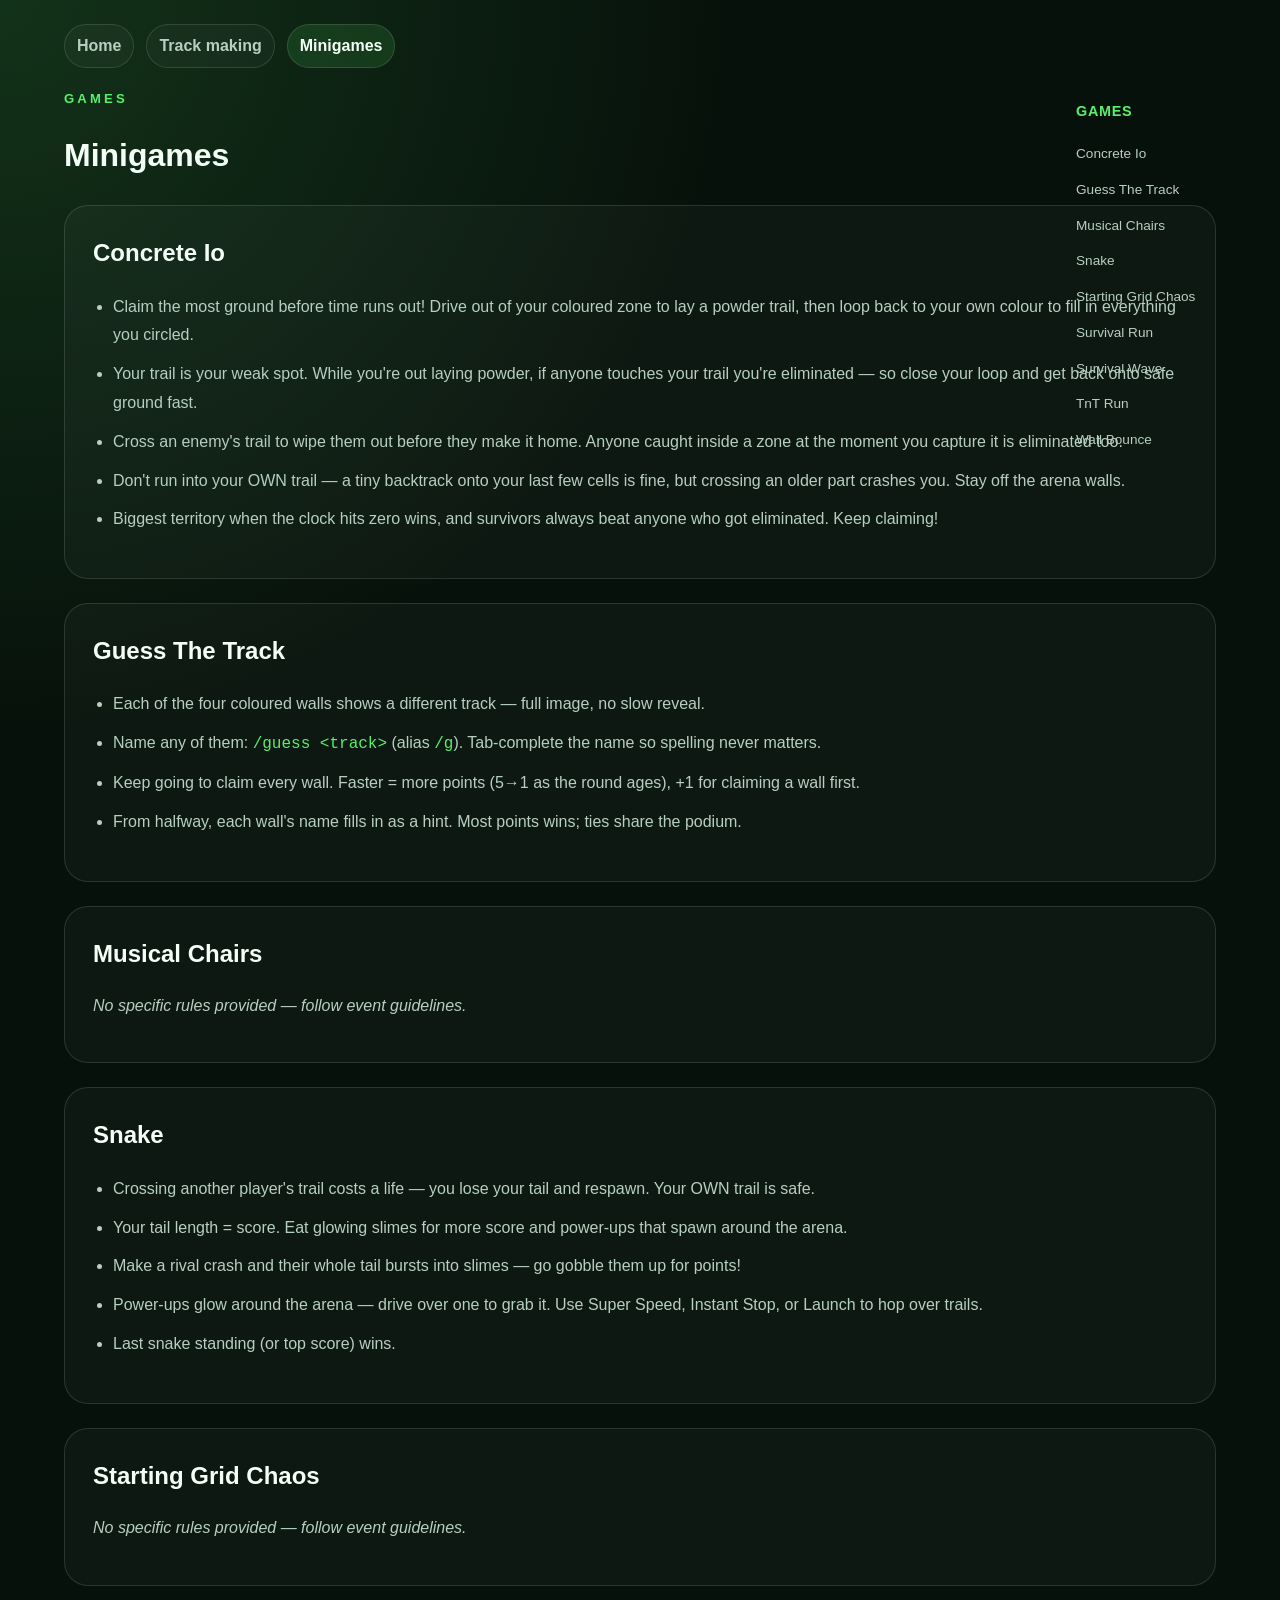
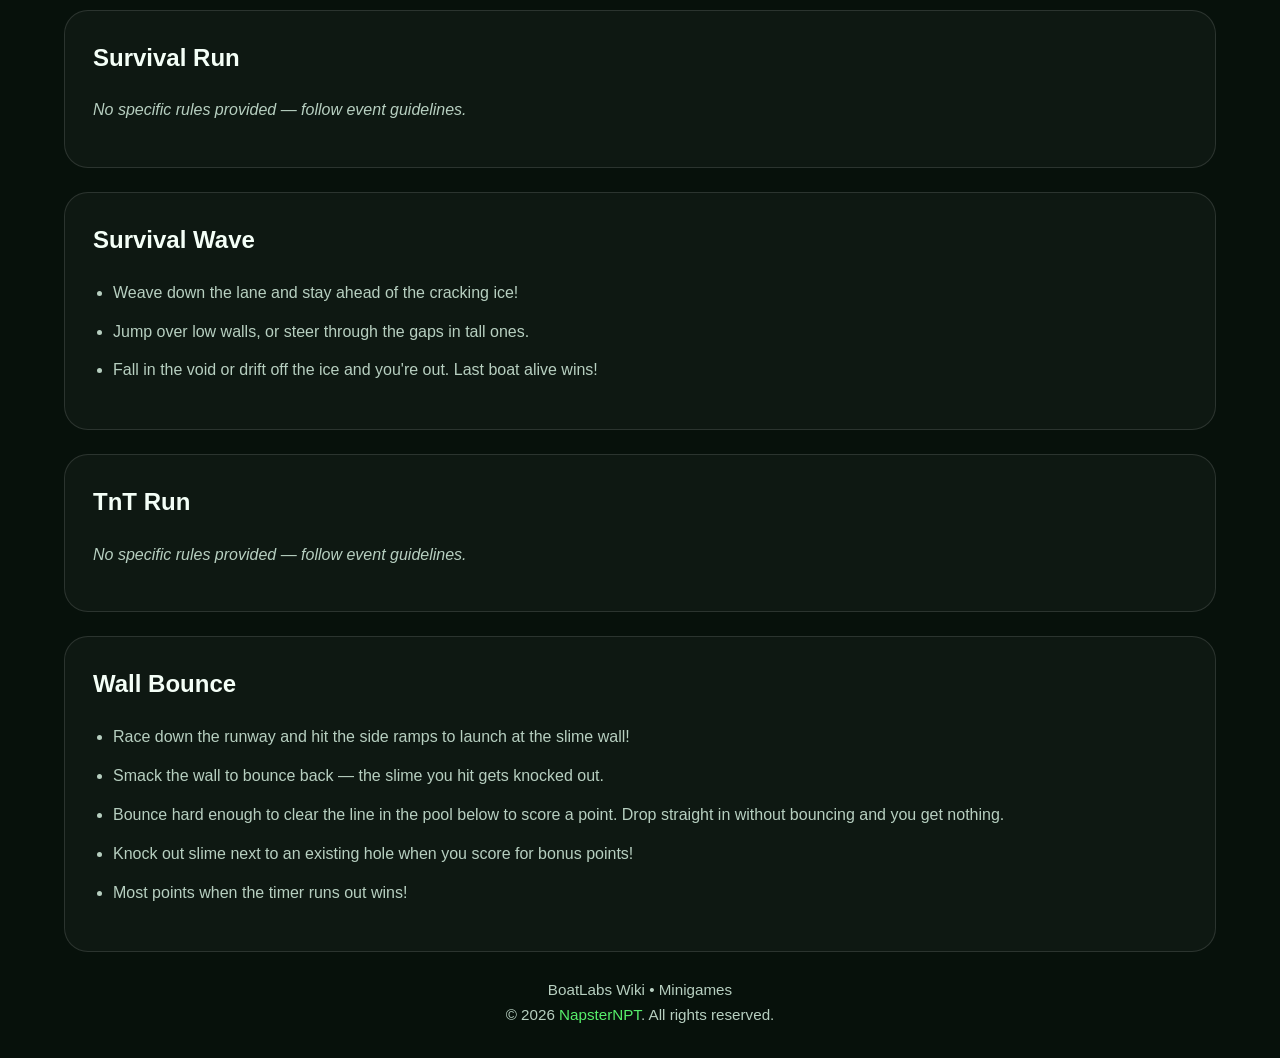
==== minigames.html @ e5155fdd "done the website" ====
<!DOCTYPE html>
<html lang="en">

<head>
    <meta charset="UTF-8" />
    <meta name="viewport" content="width=device-width, initial-scale=1.0" />
    <title>Minigames | BoatLabs Wiki</title>
    <link rel="stylesheet" href="styles.css" />
</head>

<body>
    <div class="site">
        <nav class="top-nav">
            <a href="index.html">Home</a>
            <a href="track-making.html">Track making</a>
            <a class="active" href="minigames.html">Minigames</a>
        </nav>

        <aside class="sidebar-right">
            <h3>Games</h3>
            <ul>
                <li><a href="#concrete-io">Concrete Io</a></li>
                <li><a href="#guess-the-track">Guess The Track</a></li>
                <li><a href="#musical-chairs">Musical Chairs</a></li>
                <li><a href="#snake">Snake</a></li>
                <li><a href="#starting-grid-chaos">Starting Grid Chaos</a></li>
                <li><a href="#survival-run">Survival Run</a></li>
                <li><a href="#survival-wave">Survival Wave</a></li>
                <li><a href="#tnt-run">TnT Run</a></li>
                <li><a href="#wall-bounce">Wall Bounce</a></li>
            </ul>
        </aside>

        <header>
            <div class="section-title">
                <p class="eyebrow">Games</p>
                <h1>Minigames</h1>
            </div>
        </header>

        <main>
            <section class="section">
                <h2 id="concrete-io">Concrete Io</h2>
                <ul class="game-rules">
                    <li>Claim the most ground before time runs out! Drive out of your coloured zone to lay a powder
                        trail, then loop back to your own colour to fill in everything you circled.</li>
                    <li>Your trail is your weak spot. While you're out laying powder, if anyone touches your trail
                        you're eliminated — so close your loop and get back onto safe ground fast.</li>
                    <li>Cross an enemy's trail to wipe them out before they make it home. Anyone caught inside a zone at
                        the moment you capture it is eliminated too.</li>
                    <li>Don't run into your OWN trail — a tiny backtrack onto your last few cells is fine, but crossing
                        an older part crashes you. Stay off the arena walls.</li>
                    <li>Biggest territory when the clock hits zero wins, and survivors always beat anyone who got
                        eliminated. Keep claiming!</li>
                </ul>
            </section>

            <section class="section">
                <h2 id="guess-the-track">Guess The Track</h2>
                <ul class="game-rules">
                    <li>Each of the four coloured walls shows a different track — full image, no slow reveal.</li>
                    <li>Name any of them: <code>/guess &lt;track&gt;</code> (alias <code>/g</code>). Tab-complete the
                        name so spelling never matters.</li>
                    <li>Keep going to claim every wall. Faster = more points (5→1 as the round ages), +1 for claiming a
                        wall first.</li>
                    <li>From halfway, each wall's name fills in as a hint. Most points wins; ties share the podium.</li>
                </ul>
            </section>

            <section class="section">
                <h2 id="musical-chairs">Musical Chairs</h2>
                <p><em>No specific rules provided — follow event guidelines.</em></p>
            </section>

            <section class="section">
                <h2 id="snake">Snake</h2>
                <ul class="game-rules">
                    <li>Crossing another player's trail costs a life — you lose your tail and respawn. Your OWN trail is
                        safe.</li>
                    <li>Your tail length = score. Eat glowing slimes for more score and power-ups that spawn around the
                        arena.</li>
                    <li>Make a rival crash and their whole tail bursts into slimes — go gobble them up for points!</li>
                    <li>Power-ups glow around the arena — drive over one to grab it. Use Super Speed, Instant Stop, or
                        Launch to hop over trails.</li>
                    <li>Last snake standing (or top score) wins.</li>
                </ul>
            </section>

            <section class="section">
                <h2 id="starting-grid-chaos">Starting Grid Chaos</h2>
                <p><em>No specific rules provided — follow event guidelines.</em></p>
            </section>

            <section class="section">
                <h2 id="survival-run">Survival Run</h2>
                <p><em>No specific rules provided — follow event guidelines.</em></p>
            </section>

            <section class="section">
                <h2 id="survival-wave">Survival Wave</h2>
                <ul class="game-rules">
                    <li>Weave down the lane and stay ahead of the cracking ice!</li>
                    <li>Jump over low walls, or steer through the gaps in tall ones.</li>
                    <li>Fall in the void or drift off the ice and you're out. Last boat alive wins!</li>
                </ul>
            </section>

            <section class="section">
                <h2 id="tnt-run">TnT Run</h2>
                <p><em>No specific rules provided — follow event guidelines.</em></p>
            </section>

            <section class="section">
                <h2 id="wall-bounce">Wall Bounce</h2>
                <ul class="game-rules">
                    <li>Race down the runway and hit the side ramps to launch at the slime wall!</li>
                    <li>Smack the wall to bounce back — the slime you hit gets knocked out.</li>
                    <li>Bounce hard enough to clear the line in the pool below to score a point. Drop straight in
                        without bouncing and you get nothing.</li>
                    <li>Knock out slime next to an existing hole when you score for bonus points!</li>
                    <li>Most points when the timer runs out wins!</li>
                </ul>
            </section>
        </main>

        <footer>
            BoatLabs Wiki • Minigames<br>
            © 2026 <a href="https://napsternpt.github.io/">NapsterNPT</a>. All rights reserved.
        </footer>
    </div>
</body>

</html>
---- styles.css ----
:root {
    --bg: #07110b;
    --panel: #0f1d15;
    --panel-2: #14271f;
    --text: #f4fff7;
    --muted: #b7cfc0;
    --accent: #57f06b;
    --border: rgba(255,255,255,0.12);
}

* {
    box-sizing: border-box;
}

html {
    min-height: 100vh;
}

body {
    margin: 0;
    font-family: "Segoe UI", Arial, sans-serif;
    color: var(--text);
    background:
        radial-gradient(circle at top left, rgba(87, 240, 107, 0.15), transparent 25%),
        var(--bg);
    line-height: 1.6;
    min-height: 100vh;
}

.site {
    max-width: 1200px;
    margin: 0 auto;
    padding: 24px;
}

.top-nav {
    display: flex;
    flex-wrap: wrap;
    gap: 12px;
    margin-bottom: 20px;
}

.top-nav a {
    color: var(--muted);
    text-decoration: none;
    font-weight: 600;
    padding: 8px 12px;
    border-radius: 999px;
    border: 1px solid var(--border);
    background: rgba(255,255,255,0.03);
}

.top-nav a:hover,
.top-nav a.active {
    color: var(--text);
    background: rgba(87, 240, 107, 0.12);
}

.page-intro {
    margin-top: 8px;
}

.page-intro p {
    max-width: 720px;
    margin: 0;
}

.hero {
    display: grid;
    grid-template-columns: 1.3fr 0.8fr;
    gap: 24px;
    padding: 36px;
    border-radius: 28px;
    background: linear-gradient(135deg, rgba(20,39,31,0.95), rgba(8,20,14,0.95));
    border: 1px solid var(--border);
    box-shadow: 0 18px 40px rgba(0,0,0,0.25);
}

.eyebrow {
    margin: 0 0 8px;
    color: var(--accent);
    font-size: 0.82rem;
    font-weight: 700;
    letter-spacing: 0.24em;
    text-transform: uppercase;
}

.hero h1 {
    margin: 0 0 12px;
    font-size: clamp(2rem, 4vw, 3.2rem);
    line-height: 1.05;
    text-transform: uppercase;
}

.hero p {
    margin: 0;
    color: var(--muted);
    max-width: 620px;
}

.hero-actions {
    display: flex;
    flex-wrap: wrap;
    gap: 12px;
    margin-top: 20px;
}

.btn {
    display: inline-block;
    padding: 12px 18px;
    border-radius: 999px;
    text-decoration: none;
    font-weight: 700;
    transition: transform 0.2s ease, background 0.2s ease;
}

.btn:hover {
    transform: translateY(-2px);
}

.btn-primary {
    background: var(--accent);
    color: #06210f;
}

.btn-secondary {
    background: transparent;
    color: var(--text);
    border: 1px solid var(--border);
}

.hero-stats {
    display: flex;
    flex-wrap: wrap;
    gap: 14px;
    margin-top: 24px;
}

.stat-box {
    padding: 12px 14px;
    border-radius: 14px;
    background: rgba(255,255,255,0.05);
    min-width: 120px;
}

.stat-box strong {
    display: block;
    color: var(--accent);
    font-size: 1.1rem;
}

.panel-card {
    padding: 20px;
    border-radius: 20px;
    background: linear-gradient(180deg, var(--panel-2), var(--panel));
    border: 1px solid var(--border);
}

.panel-card h2 {
    margin-top: 0;
    margin-bottom: 10px;
    font-size: 1.15rem;
}

.panel-card ul {
    margin: 0;
    padding-left: 18px;
    color: var(--muted);
}

.panel-card a {
    color: var(--accent);
    text-decoration: none;
}

.panel-card a:hover {
    text-decoration: underline;
}

.panel-card li + li {
    margin-top: 8px;
}

.section {
    margin-top: 24px;
    padding: 28px;
    border-radius: 24px;
    background: rgba(255,255,255,0.03);
    border: 1px solid var(--border);
}

.section-title {
    margin-bottom: 18px;
}

.info-grid {
    display: grid;
    grid-template-columns: repeat(2, minmax(0, 1fr));
    gap: 16px;
}

.info-card {
    padding: 18px;
    border-radius: 16px;
    background: linear-gradient(135deg, rgba(87,240,107,0.08), rgba(255,255,255,0.03));
    border: 1px solid var(--border);
}

.info-card h3 {
    margin-top: 0;
    margin-bottom: 8px;
}

.minigames-list {
    display: grid;
    grid-template-columns: repeat(auto-fill, minmax(200px, 1fr));
    gap: 12px;
}

.minigame-item {
    padding: 16px;
    border-radius: 12px;
    background: var(--panel);
    border: 1px solid var(--border);
    color: var(--text);
    font-weight: 600;
}

.game-rules {
    color: var(--muted);
    padding-left: 20px;
    line-height: 1.8;
}

.game-rules li {
    margin-bottom: 10px;
}

.section h3 {
    color: var(--accent);
    margin-bottom: 10px;
}

pre {
    margin: 12px 0;
    padding: 12px 14px;
    background: rgba(255,255,255,0.05);
    border: 1px solid var(--border);
    border-radius: 10px;
    overflow-x: auto;
}

code {
    font-family: Consolas, monospace;
    color: var(--accent);
}

.section h2,
.section h3 {
    margin-top: 0;
}

.section p {
    color: var(--muted);
}

footer {
    text-align: center;
    padding: 26px 10px 8px;
    color: var(--muted);
    font-size: 0.95rem;
}

footer a {
    color: var(--accent);
    text-decoration: none;
}

footer a:hover {
    text-decoration: underline;
}

.sidebar-right {
    position: fixed;
    right: 24px;
    top: 100px;
    width: 180px;
    max-height: calc(100vh - 120px);
    overflow-y: auto;
}

.sidebar-right h3 {
    margin-top: 0;
    margin-bottom: 16px;
    font-size: 0.9rem;
    color: var(--accent);
    text-transform: uppercase;
    letter-spacing: 0.05em;
}

.sidebar-right ul {
    list-style: none;
    margin: 0;
    padding: 0;
}

.sidebar-right ul li {
    margin-bottom: 6px;
}

.sidebar-right ul a {
    color: var(--muted);
    text-decoration: none;
    font-size: 0.85rem;
    display: block;
    padding: 4px 0;
    border-right: 2px solid transparent;
    padding-right: 10px;
    transition: all 0.2s ease;
}

.sidebar-right ul a:hover {
    color: var(--text);
    border-right-color: var(--accent);
}

@media (max-width: 900px) {
    .hero {
        grid-template-columns: 1fr;
    }

    .info-grid {
        grid-template-columns: 1fr;
    }

    .sidebar-right {
        display: none;
    }
}
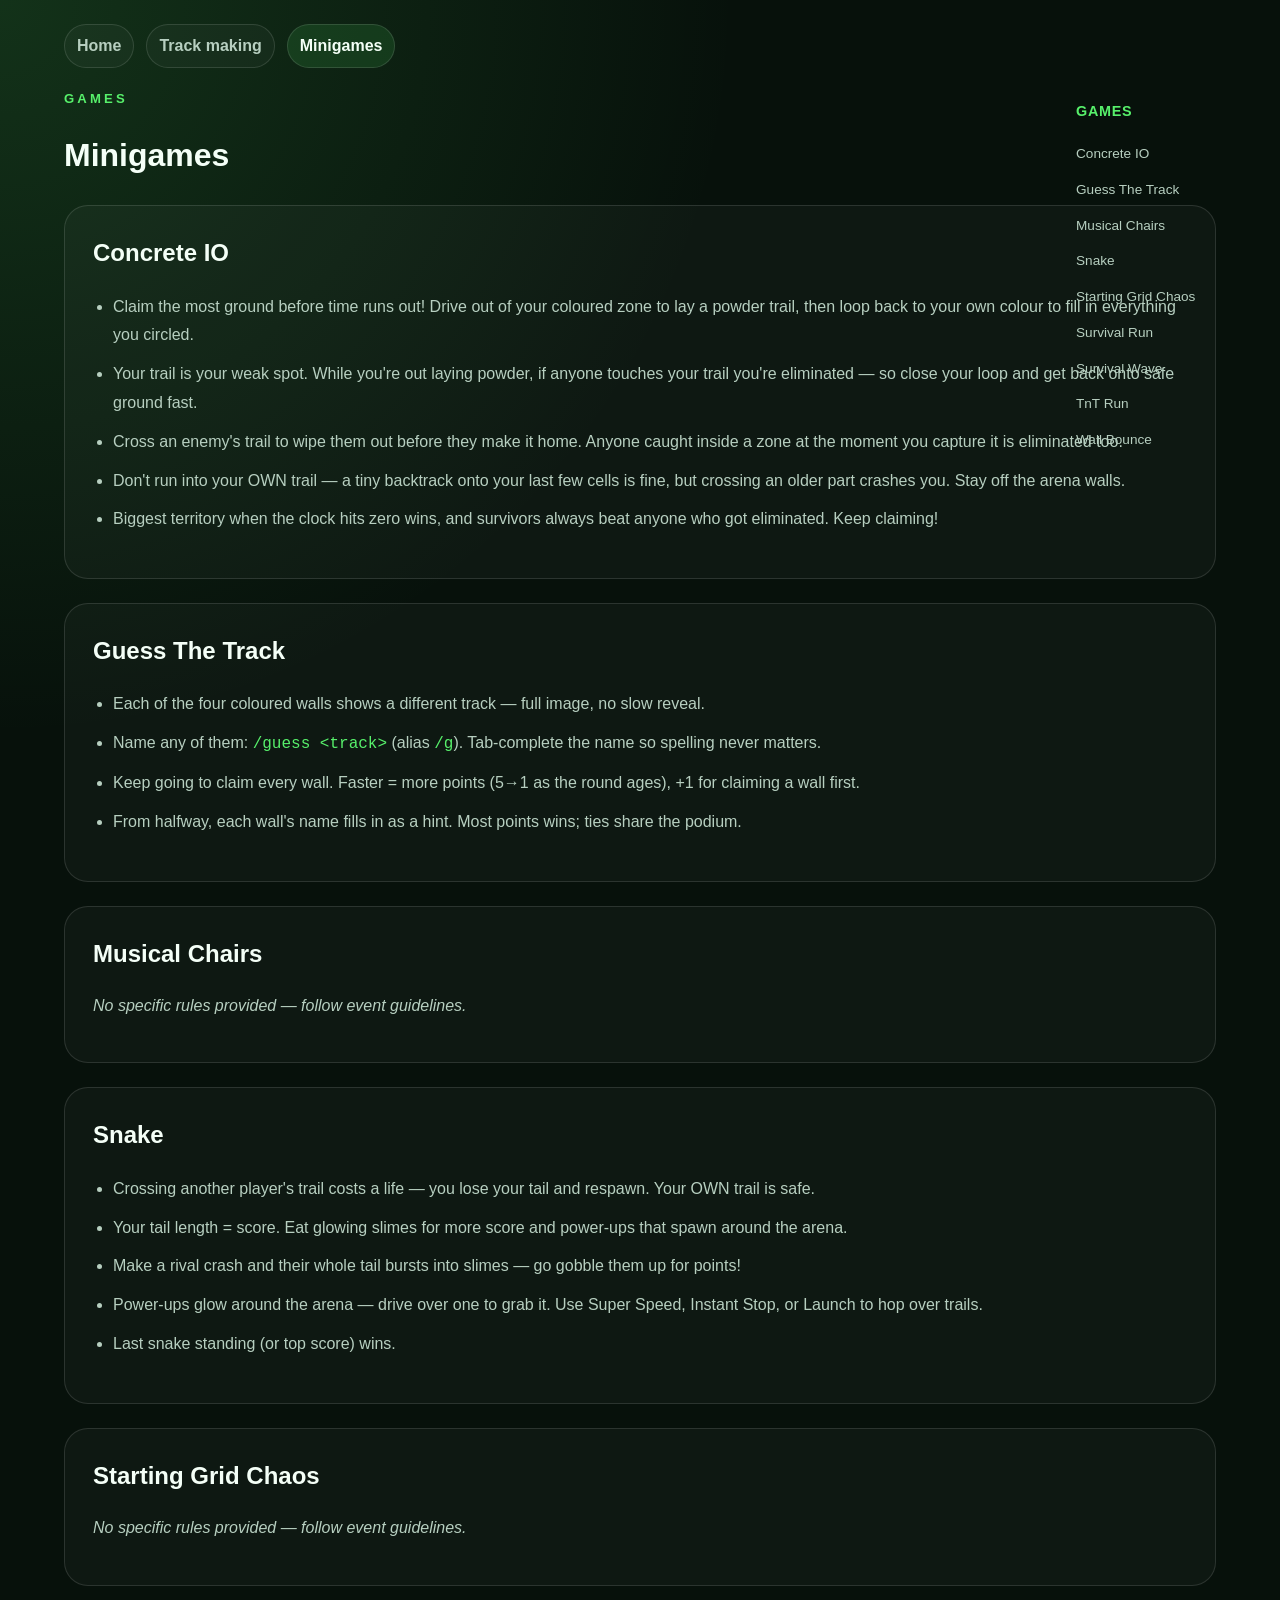
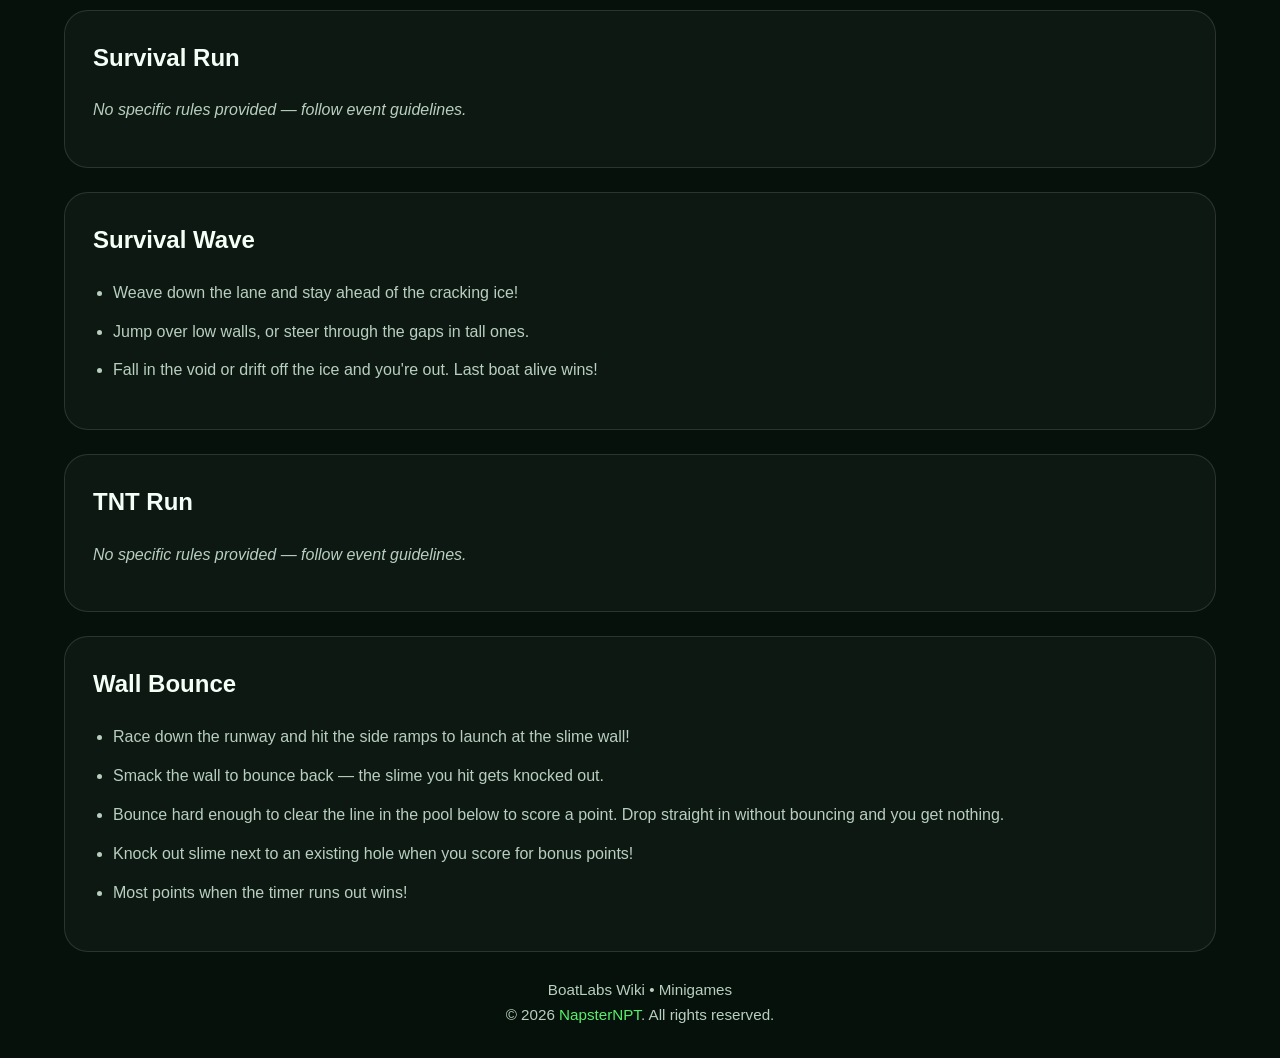
==== commit 0081ea51: "fixed typos" ====
--- a/minigames.html
+++ b/minigames.html
@@ -19,7 +19,7 @@
         <aside class="sidebar-right">
             <h3>Games</h3>
             <ul>
-                <li><a href="#concrete-io">Concrete Io</a></li>
+                <li><a href="#concrete-io">Concrete IO</a></li>
                 <li><a href="#guess-the-track">Guess The Track</a></li>
                 <li><a href="#musical-chairs">Musical Chairs</a></li>
                 <li><a href="#snake">Snake</a></li>
@@ -40,7 +40,7 @@
 
         <main>
             <section class="section">
-                <h2 id="concrete-io">Concrete Io</h2>
+                <h2 id="concrete-io">Concrete IO</h2>
                 <ul class="game-rules">
                     <li>Claim the most ground before time runs out! Drive out of your coloured zone to lay a powder
                         trail, then loop back to your own colour to fill in everything you circled.</li>
@@ -106,7 +106,7 @@
             </section>
 
             <section class="section">
-                <h2 id="tnt-run">TnT Run</h2>
+                <h2 id="tnt-run">TNT Run</h2>
                 <p><em>No specific rules provided — follow event guidelines.</em></p>
             </section>
 
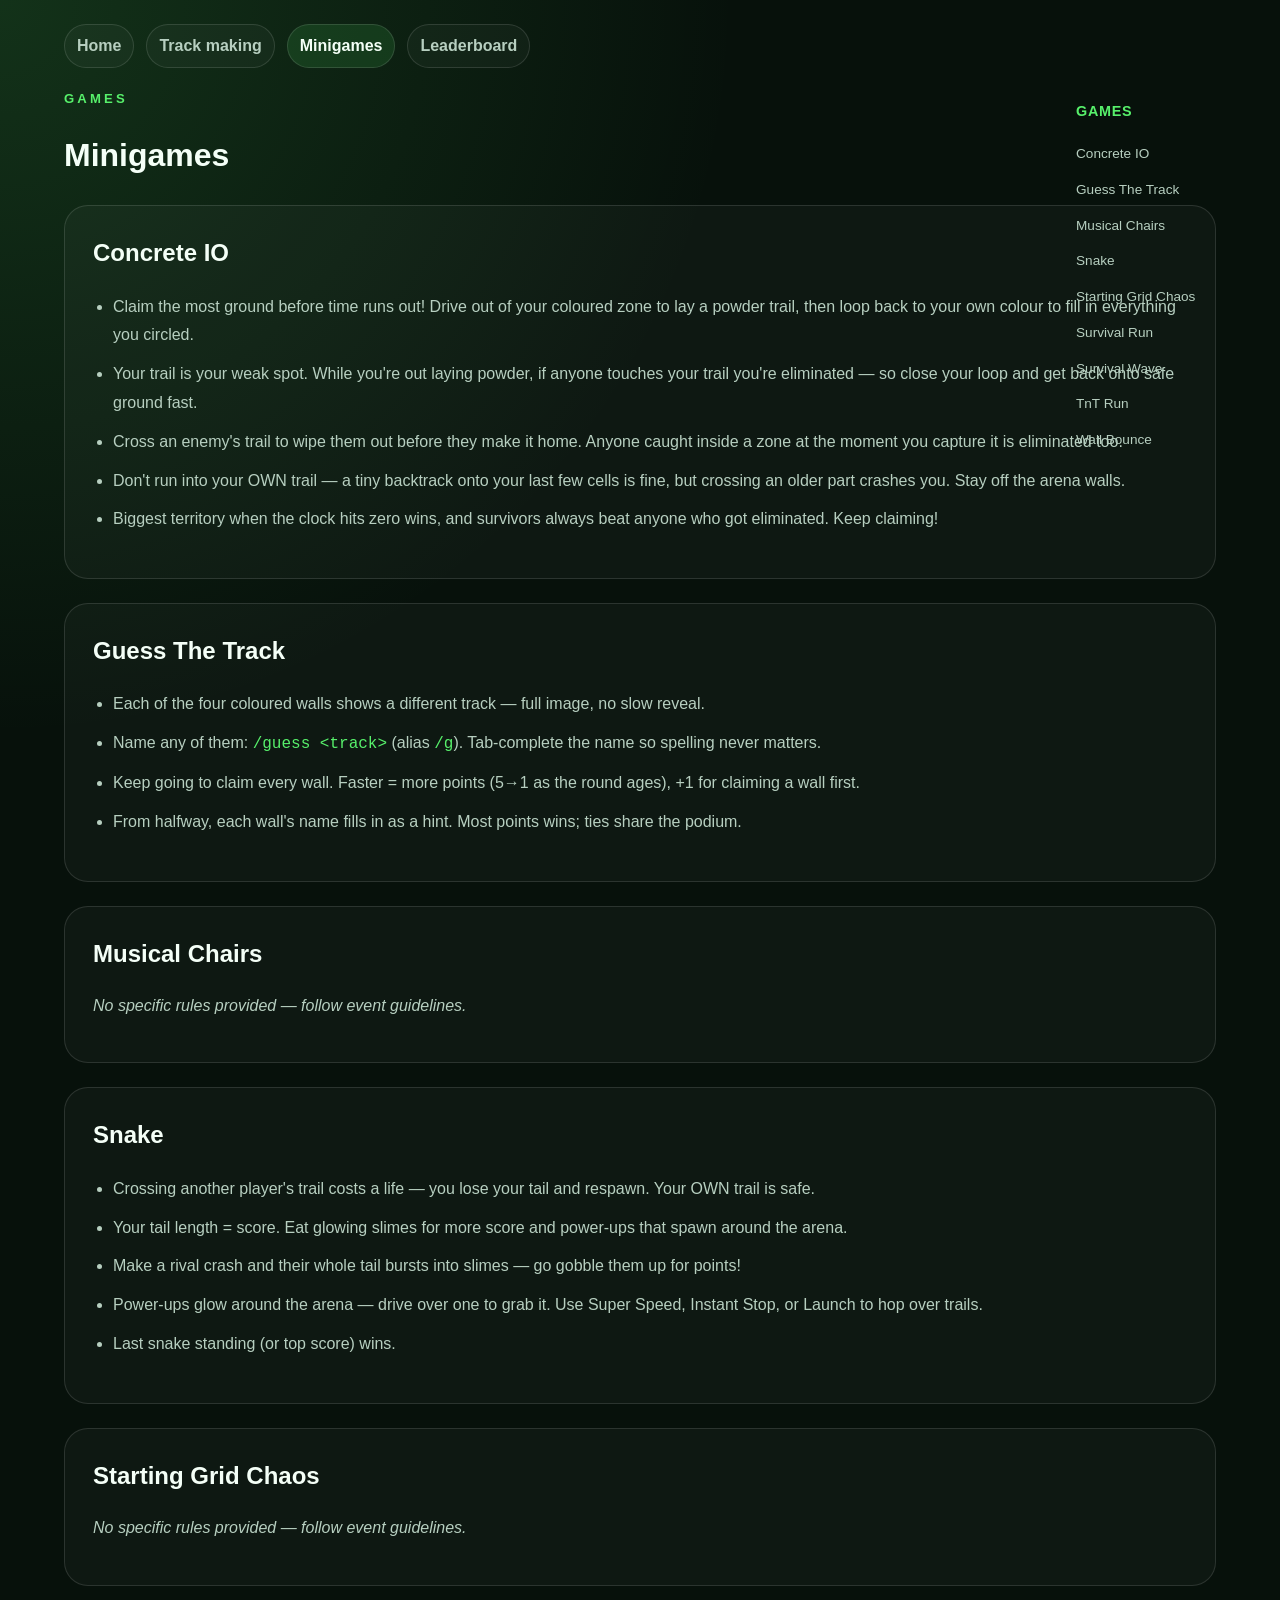
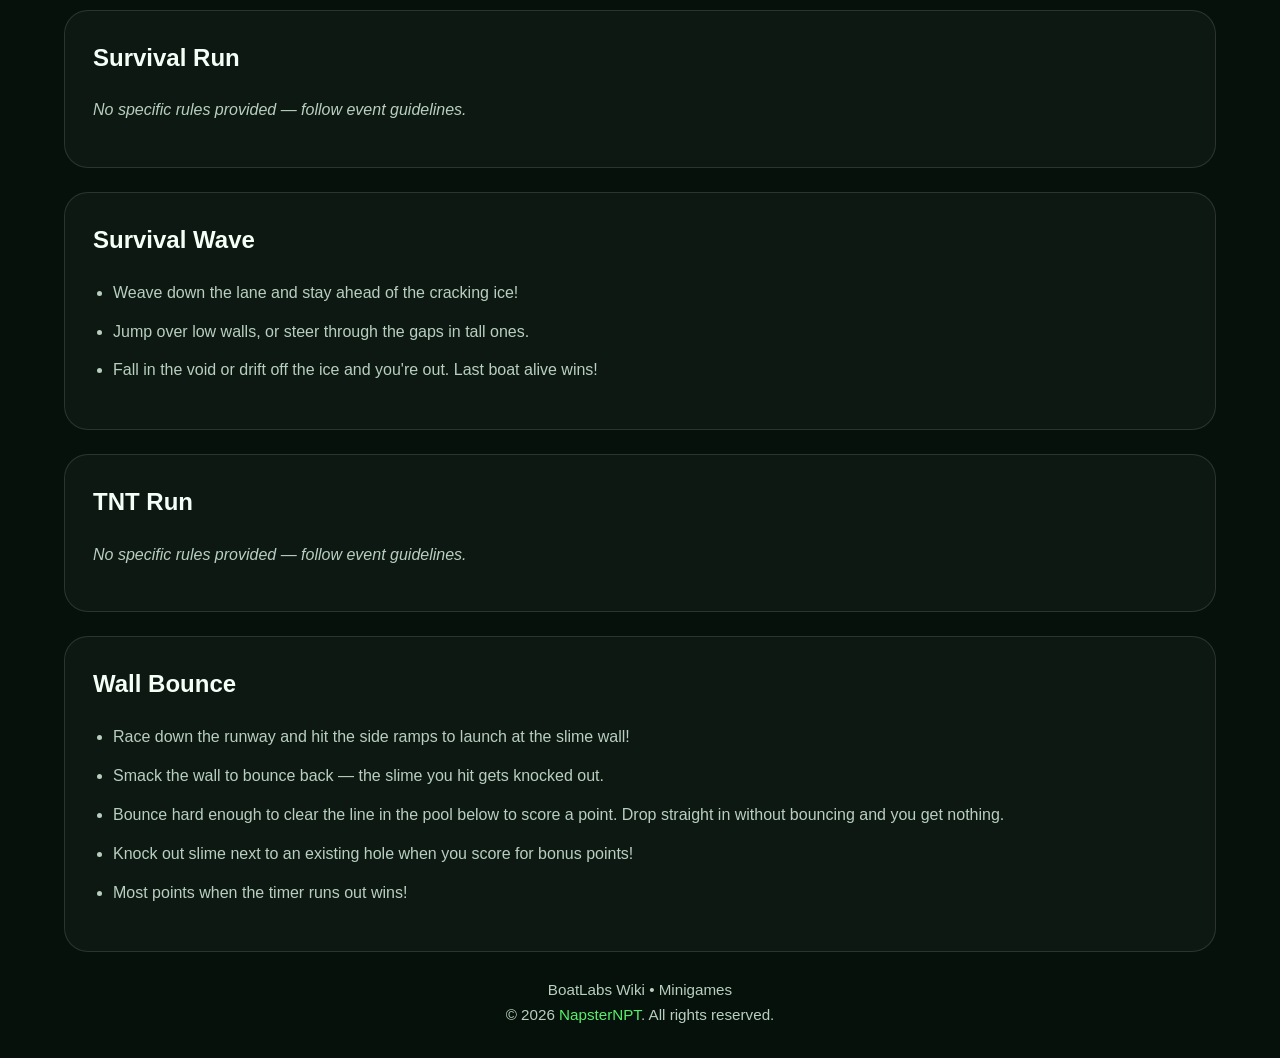
==== commit b880d8bb: "leatherboard!!!" ====
--- a/minigames.html
+++ b/minigames.html
@@ -5,6 +5,7 @@
     <meta charset="UTF-8" />
     <meta name="viewport" content="width=device-width, initial-scale=1.0" />
     <title>Minigames | BoatLabs Wiki</title>
+    <link rel="icon" href="icon.ico" type="image/x-icon" />
     <link rel="stylesheet" href="styles.css" />
 </head>
 
@@ -14,6 +15,7 @@
             <a href="index.html">Home</a>
             <a href="track-making.html">Track making</a>
             <a class="active" href="minigames.html">Minigames</a>
+            <a href="leaderboard.html">Leaderboard</a>
         </nav>
 
         <aside class="sidebar-right">
--- a/styles.css
+++ b/styles.css
@@ -324,6 +324,115 @@
     border-right-color: var(--accent);
 }
 
+.leaderboard-controls {
+    display: flex;
+    flex-wrap: wrap;
+    align-items: center;
+    gap: 16px;
+    margin-bottom: 20px;
+}
+
+.tabs {
+    display: flex;
+    gap: 6px;
+    background: rgba(255,255,255,0.04);
+    padding: 4px;
+    border-radius: 999px;
+    border: 1px solid var(--border);
+}
+
+.tab {
+    padding: 8px 18px;
+    border: none;
+    border-radius: 999px;
+    background: transparent;
+    color: var(--muted);
+    font-weight: 600;
+    font-size: 0.9rem;
+    cursor: pointer;
+    transition: background 0.2s, color 0.2s;
+}
+
+.tab:hover {
+    color: var(--text);
+    background: rgba(255,255,255,0.06);
+}
+
+.tab.active {
+    background: var(--accent);
+    color: #06210f;
+}
+
+.filter-bar {
+    display: flex;
+    align-items: center;
+    gap: 8px;
+    color: var(--muted);
+    font-size: 0.9rem;
+}
+
+.filter-bar select {
+    padding: 6px 12px;
+    border-radius: 8px;
+    border: 1px solid var(--border);
+    background: var(--panel);
+    color: var(--text);
+    font-size: 0.9rem;
+    cursor: pointer;
+}
+
+.search-bar {
+    margin-bottom: 16px;
+}
+
+.search-bar input {
+    width: 100%;
+    padding: 10px 14px;
+    border-radius: 10px;
+    border: 1px solid var(--border);
+    background: var(--panel);
+    color: var(--text);
+    font-size: 0.95rem;
+    outline: none;
+    transition: border-color 0.2s;
+}
+
+.search-bar input::placeholder {
+    color: var(--muted);
+}
+
+.search-bar input:focus {
+    border-color: var(--accent);
+}
+
+.standings-table {
+    width: 100%;
+    border-collapse: collapse;
+}
+
+.standings-table th,
+.standings-table td {
+    text-align: left;
+    padding: 10px 14px;
+    border-bottom: 1px solid var(--border);
+}
+
+.standings-table th {
+    color: var(--accent);
+    font-size: 0.85rem;
+    text-transform: uppercase;
+    letter-spacing: 0.08em;
+}
+
+.standings-table td:first-child {
+    color: var(--muted);
+    width: 60px;
+}
+
+.standings-table tbody tr:hover {
+    background: rgba(255,255,255,0.03);
+}
+
 @media (max-width: 900px) {
     .hero {
         grid-template-columns: 1fr;
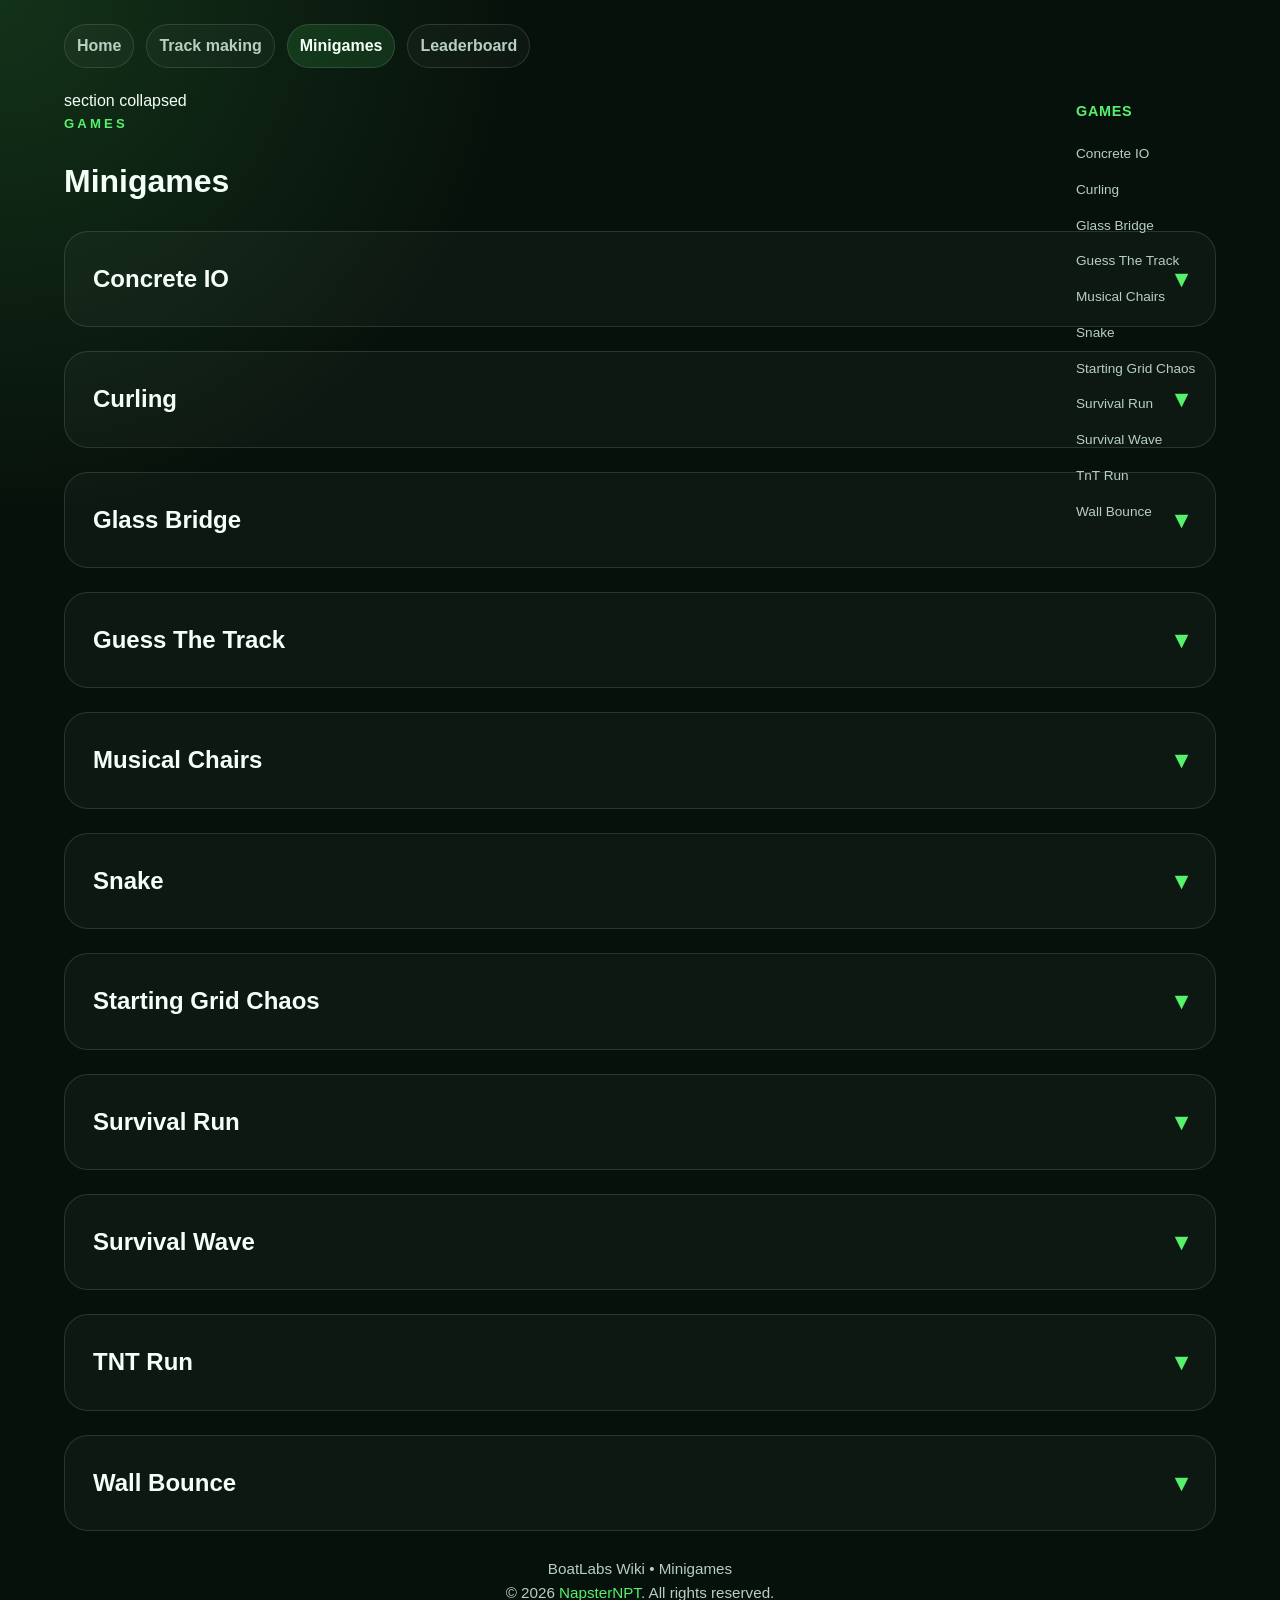
==== commit c9e8ddeb: "added new minigames, and stuff to the track making page" ====
--- a/minigames.html
+++ b/minigames.html
@@ -22,6 +22,8 @@
             <h3>Games</h3>
             <ul>
                 <li><a href="#concrete-io">Concrete IO</a></li>
+                <li><a href="#curling">Curling</a></li>
+                <li><a href="#glass-bridge">Glass Bridge</a></li>
                 <li><a href="#guess-the-track">Guess The Track</a></li>
                 <li><a href="#musical-chairs">Musical Chairs</a></li>
                 <li><a href="#snake">Snake</a></li>
@@ -33,7 +35,7 @@
             </ul>
         </aside>
 
-        <header>
+        <header>section collapsed
             <div class="section-title">
                 <p class="eyebrow">Games</p>
                 <h1>Minigames</h1>
@@ -58,6 +60,37 @@
             </section>
 
             <section class="section">
+                <h2 id="curling">Curling</h2>
+                <ul class="game-rules">
+                    <li>Spawn on the ice ring and keep moving — fall off and you're out!</li>
+                    <li>The gap to the target fills with blue ice. Drive across it toward the bullseye.</li>
+                    <li>When the ice turns solid you lose steering — you can only glide! Aim before it freezes.</li>
+                    <li>The platform breaks away from the outside in. Only players on the target survive.</li>
+                    <li>Last boat standing wins. The ring grows every round!</li>
+                </ul>
+            </section>
+
+            <section class="section">
+                <h2 id="glass-bridge">Glass Bridge</h2>
+                <ul class="game-rules">
+                    <li>Hop your boat across the bridge — one panel of each pair is safe, the other SHATTERS and drops
+                        you into the void.</li>
+                    <li>Press SPACE to jump the 4-block gaps. Keep your speed up so you carry across.</li>
+                    <li>You can only jump off the YELLOW concrete strips — you can't jump while on ice, so time your
+                        leap
+                        from the concrete edge.</li>
+                    <li>Broken panels stay broken for everyone — watch who falls, then follow the safe path they reveal.
+                    </li>
+                    <li>Fall off and you respawn back at the start (the clock keeps ticking) — no eliminations, just
+                        lost
+                        time.</li>
+                    <li>First to cross wins; once they do, everyone else has a few seconds to make it before the round
+                        ends.</li>
+                    <li>Inventor and builder: Tiptuppizza</li>
+                </ul>
+            </section>
+
+            <section class="section">
                 <h2 id="guess-the-track">Guess The Track</h2>
                 <ul class="game-rules">
                     <li>Each of the four coloured walls shows a different track — full image, no slow reveal.</li>
@@ -116,10 +149,12 @@
                 <h2 id="wall-bounce">Wall Bounce</h2>
                 <ul class="game-rules">
                     <li>Race down the runway and hit the side ramps to launch at the slime wall!</li>
-                    <li>Smack the wall to bounce back — the slime you hit gets knocked out.</li>
-                    <li>Bounce hard enough to clear the line in the pool below to score a point. Drop straight in
+                    <li>Smack the wall to bounce back — every slime your boat covers gets knocked out.</li>
+                    <li>You only bank points if you bounce back over the line in the pool below. Drop straight in
                         without bouncing and you get nothing.</li>
-                    <li>Knock out slime next to an existing hole when you score for bonus points!</li>
+                    <li>Each slime is worth more the more holes already around it — from 1 point up to 8 for one ringed
+                        by holes. Chip the edges of old holes for big scores!</li>
+                    <li>Bounce hard enough to land back on the platform for a bonus point.</li>
                     <li>Most points when the timer runs out wins!</li>
                 </ul>
             </section>
@@ -130,6 +165,37 @@
             © 2026 <a href="https://napsternpt.github.io/">NapsterNPT</a>. All rights reserved.
         </footer>
     </div>
+
+    <script>
+        document.querySelectorAll('section.section').forEach((section) => {
+            const title = section.querySelector('h2');
+            if (!title) return;
+
+            const inner = document.createElement('div');
+            inner.className = 'section-content-inner';
+            while (title.nextElementSibling) {
+                inner.appendChild(title.nextElementSibling);
+            }
+            const wrap = document.createElement('div');
+            wrap.className = 'section-content';
+            wrap.appendChild(inner);
+            section.appendChild(wrap);
+
+            section.classList.add('collapsed');
+            title.addEventListener('click', () => section.classList.toggle('collapsed'));
+        });
+
+        const expandFromHash = () => {
+            const id = window.location.hash.slice(1);
+            if (!id) return;
+            const title = document.getElementById(id);
+            if (title && title.tagName === 'H2') {
+                title.closest('section.section').classList.remove('collapsed');
+            }
+        };
+        window.addEventListener('hashchange', expandFromHash);
+        expandFromHash();
+    </script>
 </body>
 
 </html>
--- a/styles.css
+++ b/styles.css
@@ -1,7 +1,6 @@
 :root {
     --bg: #07110b;
     --panel: #0f1d15;
-    --panel-2: #14271f;
     --text: #f4fff7;
     --muted: #b7cfc0;
     --accent: #57f06b;
@@ -58,11 +57,6 @@
 
 .page-intro {
     margin-top: 8px;
-}
-
-.page-intro p {
-    max-width: 720px;
-    margin: 0;
 }
 
 .hero {
@@ -129,58 +123,6 @@
     border: 1px solid var(--border);
 }
 
-.hero-stats {
-    display: flex;
-    flex-wrap: wrap;
-    gap: 14px;
-    margin-top: 24px;
-}
-
-.stat-box {
-    padding: 12px 14px;
-    border-radius: 14px;
-    background: rgba(255,255,255,0.05);
-    min-width: 120px;
-}
-
-.stat-box strong {
-    display: block;
-    color: var(--accent);
-    font-size: 1.1rem;
-}
-
-.panel-card {
-    padding: 20px;
-    border-radius: 20px;
-    background: linear-gradient(180deg, var(--panel-2), var(--panel));
-    border: 1px solid var(--border);
-}
-
-.panel-card h2 {
-    margin-top: 0;
-    margin-bottom: 10px;
-    font-size: 1.15rem;
-}
-
-.panel-card ul {
-    margin: 0;
-    padding-left: 18px;
-    color: var(--muted);
-}
-
-.panel-card a {
-    color: var(--accent);
-    text-decoration: none;
-}
-
-.panel-card a:hover {
-    text-decoration: underline;
-}
-
-.panel-card li + li {
-    margin-top: 8px;
-}
-
 .section {
     margin-top: 24px;
     padding: 28px;
@@ -193,39 +135,6 @@
     margin-bottom: 18px;
 }
 
-.info-grid {
-    display: grid;
-    grid-template-columns: repeat(2, minmax(0, 1fr));
-    gap: 16px;
-}
-
-.info-card {
-    padding: 18px;
-    border-radius: 16px;
-    background: linear-gradient(135deg, rgba(87,240,107,0.08), rgba(255,255,255,0.03));
-    border: 1px solid var(--border);
-}
-
-.info-card h3 {
-    margin-top: 0;
-    margin-bottom: 8px;
-}
-
-.minigames-list {
-    display: grid;
-    grid-template-columns: repeat(auto-fill, minmax(200px, 1fr));
-    gap: 12px;
-}
-
-.minigame-item {
-    padding: 16px;
-    border-radius: 12px;
-    background: var(--panel);
-    border: 1px solid var(--border);
-    color: var(--text);
-    font-weight: 600;
-}
-
 .game-rules {
     color: var(--muted);
     padding-left: 20px;
@@ -239,6 +148,44 @@
 .section h3 {
     color: var(--accent);
     margin-bottom: 10px;
+}
+
+.section h2 {
+    cursor: pointer;
+    user-select: none;
+    display: flex;
+    align-items: center;
+    justify-content: space-between;
+    gap: 12px;
+    margin-bottom: 0;
+}
+
+.section h2::after {
+    content: "\25BE";
+    color: var(--accent);
+    font-weight: 600;
+    flex-shrink: 0;
+    display: inline-block;
+    transition: transform 0.35s ease;
+}
+
+.section:not(.collapsed) h2::after {
+    transform: rotate(180deg);
+}
+
+.section-content {
+    display: grid;
+    grid-template-rows: 1fr;
+    transition: grid-template-rows 0.35s ease;
+}
+
+.section-content-inner {
+    overflow: hidden;
+    min-height: 0;
+}
+
+.section.collapsed .section-content {
+    grid-template-rows: 0fr;
 }
 
 pre {
@@ -262,6 +209,15 @@
 
 .section p {
     color: var(--muted);
+}
+
+.section a {
+    color: var(--accent);
+    text-decoration: none;
+}
+
+.section a:hover {
+    text-decoration: underline;
 }
 
 footer {
@@ -363,24 +319,6 @@
     color: #06210f;
 }
 
-.filter-bar {
-    display: flex;
-    align-items: center;
-    gap: 8px;
-    color: var(--muted);
-    font-size: 0.9rem;
-}
-
-.filter-bar select {
-    padding: 6px 12px;
-    border-radius: 8px;
-    border: 1px solid var(--border);
-    background: var(--panel);
-    color: var(--text);
-    font-size: 0.9rem;
-    cursor: pointer;
-}
-
 .search-bar {
     margin-bottom: 16px;
 }
@@ -438,10 +376,6 @@
         grid-template-columns: 1fr;
     }
 
-    .info-grid {
-        grid-template-columns: 1fr;
-    }
-
     .sidebar-right {
         display: none;
     }
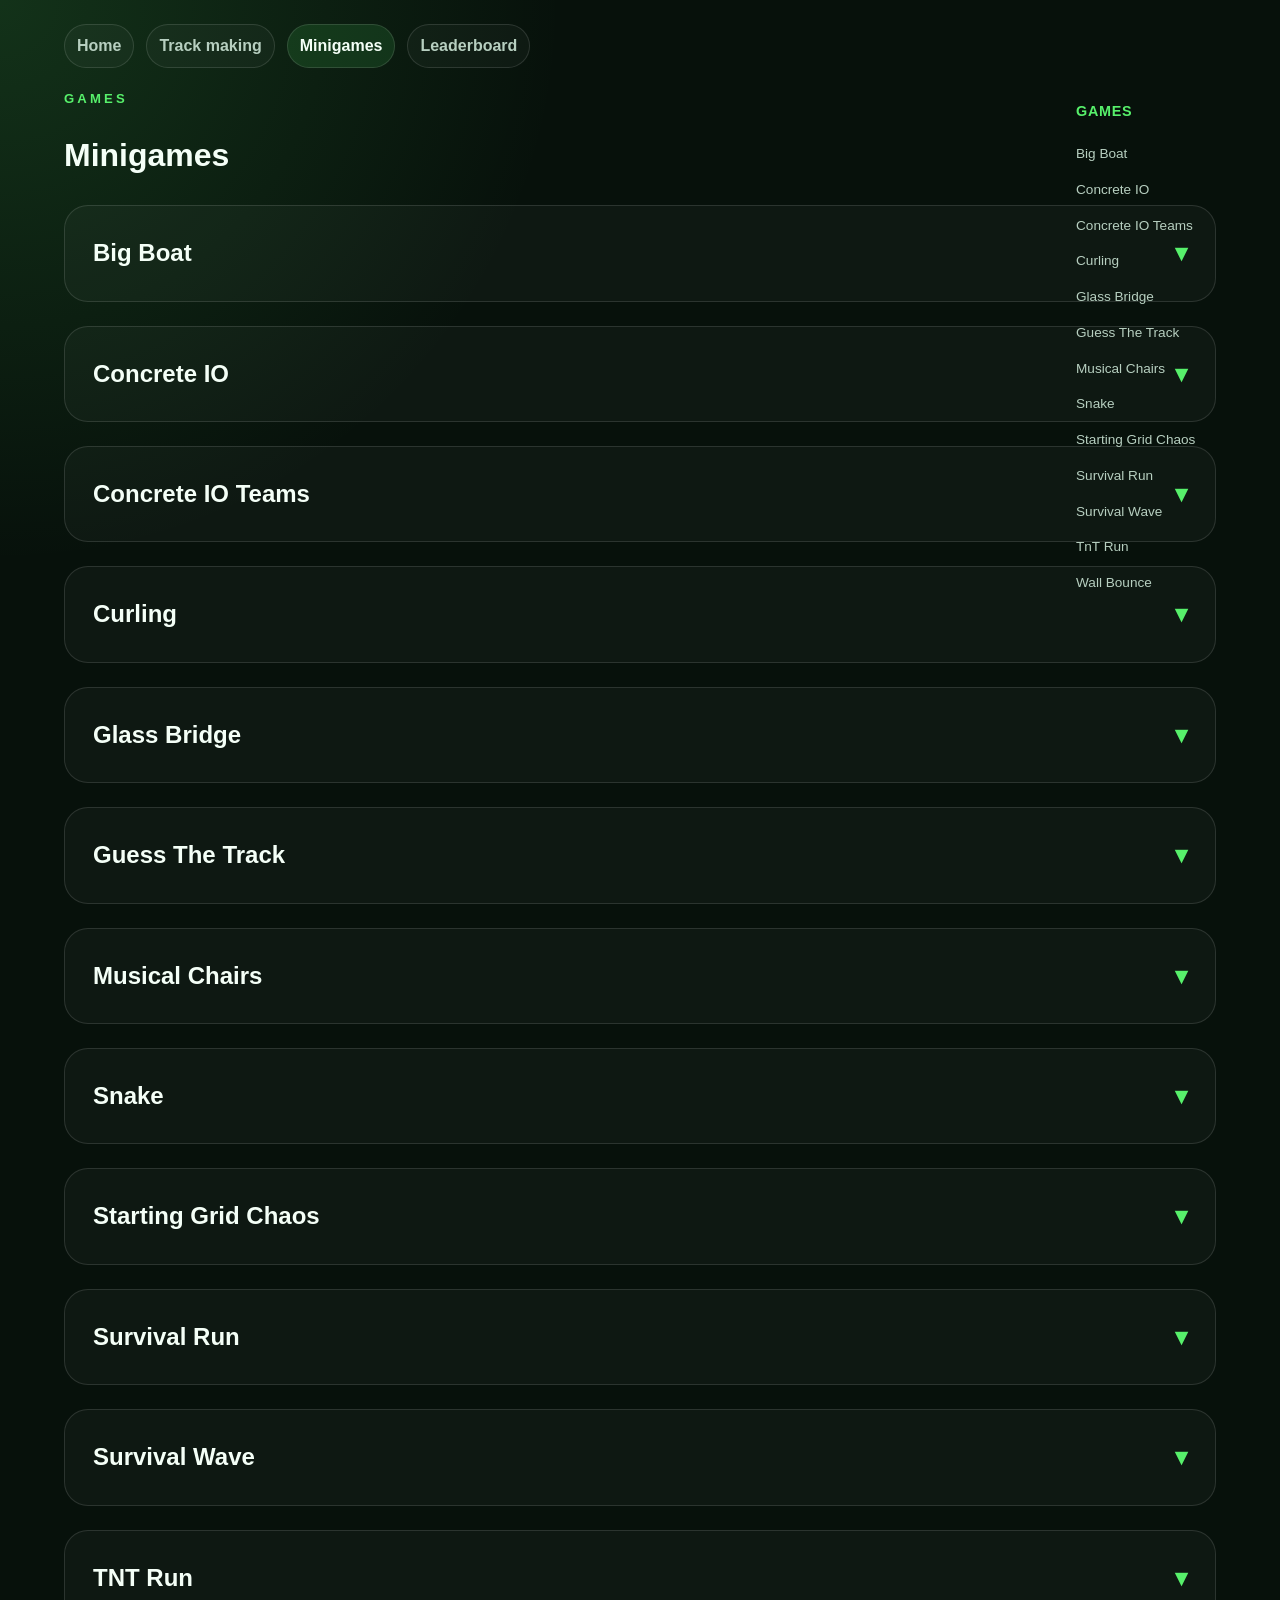
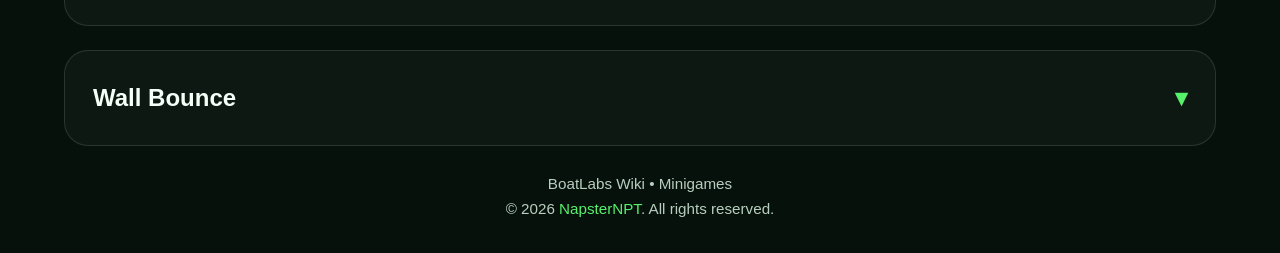
==== commit b7dd5436: "fixed stuff + OBU descriptions" ====
--- a/minigames.html
+++ b/minigames.html
@@ -9,7 +9,7 @@
     <link rel="stylesheet" href="styles.css" />
 </head>
 
-<body>
+<body class="collapsible">
     <div class="site">
         <nav class="top-nav">
             <a href="index.html">Home</a>
@@ -21,7 +21,9 @@
         <aside class="sidebar-right">
             <h3>Games</h3>
             <ul>
+                <li><a href="#big-boat">Big Boat</a></li>
                 <li><a href="#concrete-io">Concrete IO</a></li>
+                <li><a href="#concrete-io-teams">Concrete IO Teams</a></li>
                 <li><a href="#curling">Curling</a></li>
                 <li><a href="#glass-bridge">Glass Bridge</a></li>
                 <li><a href="#guess-the-track">Guess The Track</a></li>
@@ -35,7 +37,7 @@
             </ul>
         </aside>
 
-        <header>section collapsed
+        <header>
             <div class="section-title">
                 <p class="eyebrow">Games</p>
                 <h1>Minigames</h1>
@@ -43,6 +45,11 @@
         </header>
 
         <main>
+            <section class="section">
+                <h2 id="big-boat">Big Boat</h2>
+                <p><em>No specific rules provided.</em></p>
+            </section>
+
             <section class="section">
                 <h2 id="concrete-io">Concrete IO</h2>
                 <ul class="game-rules">
@@ -57,6 +64,11 @@
                     <li>Biggest territory when the clock hits zero wins, and survivors always beat anyone who got
                         eliminated. Keep claiming!</li>
                 </ul>
+            </section>
+
+            <section class="section">
+                <h2 id="concrete-io-teams">Concrete IO Teams</h2>
+                <p><em>No specific rules provided.</em></p>
             </section>
 
             <section class="section">
@@ -104,7 +116,7 @@
 
             <section class="section">
                 <h2 id="musical-chairs">Musical Chairs</h2>
-                <p><em>No specific rules provided — follow event guidelines.</em></p>
+                <p><em>No specific rules provided.</em></p>
             </section>
 
             <section class="section">
@@ -123,12 +135,12 @@
 
             <section class="section">
                 <h2 id="starting-grid-chaos">Starting Grid Chaos</h2>
-                <p><em>No specific rules provided — follow event guidelines.</em></p>
+                <p><em>No specific rules provided.</em></p>
             </section>
 
             <section class="section">
                 <h2 id="survival-run">Survival Run</h2>
-                <p><em>No specific rules provided — follow event guidelines.</em></p>
+                <p><em>No specific rules provided.</em></p>
             </section>
 
             <section class="section">
@@ -142,7 +154,7 @@
 
             <section class="section">
                 <h2 id="tnt-run">TNT Run</h2>
-                <p><em>No specific rules provided — follow event guidelines.</em></p>
+                <p><em>No specific rules provided.</em></p>
             </section>
 
             <section class="section">
--- a/styles.css
+++ b/styles.css
@@ -86,12 +86,6 @@
     text-transform: uppercase;
 }
 
-.hero p {
-    margin: 0;
-    color: var(--muted);
-    max-width: 620px;
-}
-
 .hero-actions {
     display: flex;
     flex-wrap: wrap;
@@ -103,6 +97,8 @@
     display: inline-block;
     padding: 12px 18px;
     border-radius: 999px;
+    border: none;
+    outline: none;
     text-decoration: none;
     font-weight: 700;
     transition: transform 0.2s ease, background 0.2s ease;
@@ -150,7 +146,7 @@
     margin-bottom: 10px;
 }
 
-.section h2 {
+.collapsible .section h2 {
     cursor: pointer;
     user-select: none;
     display: flex;
@@ -160,7 +156,7 @@
     margin-bottom: 0;
 }
 
-.section h2::after {
+.collapsible .section h2::after {
     content: "\25BE";
     color: var(--accent);
     font-weight: 600;
@@ -169,22 +165,48 @@
     transition: transform 0.35s ease;
 }
 
-.section:not(.collapsed) h2::after {
+.collapsible .section:not(.collapsed) h2::after {
     transform: rotate(180deg);
 }
 
-.section-content {
+.collapsible .section-content {
     display: grid;
     grid-template-rows: 1fr;
     transition: grid-template-rows 0.35s ease;
 }
 
-.section-content-inner {
+.collapsible .section-content-inner {
     overflow: hidden;
     min-height: 0;
 }
 
-.section.collapsed .section-content {
+.collapsible .section.collapsed .section-content {
+    grid-template-rows: 0fr;
+}
+
+.collapsible .section h3.collapsible-sub {
+    cursor: pointer;
+    user-select: none;
+    display: flex;
+    align-items: center;
+    justify-content: space-between;
+    gap: 12px;
+}
+
+.collapsible .section h3.collapsible-sub::after {
+    content: "\25BE";
+    color: var(--accent);
+    font-weight: 600;
+    flex-shrink: 0;
+    display: inline-block;
+    transition: transform 0.35s ease;
+}
+
+.collapsible .section h3.collapsible-sub:not(.collapsed)::after {
+    transform: rotate(180deg);
+}
+
+.collapsible .section h3.collapsible-sub.collapsed + .section-content {
     grid-template-rows: 0fr;
 }
 
@@ -211,12 +233,12 @@
     color: var(--muted);
 }
 
-.section a {
+.section a:not(.btn) {
     color: var(--accent);
     text-decoration: none;
 }
 
-.section a:hover {
+.section a:not(.btn):hover {
     text-decoration: underline;
 }
 
@@ -371,6 +393,33 @@
     background: rgba(255,255,255,0.03);
 }
 
+.data-table {
+    width: 100%;
+    border-collapse: collapse;
+}
+
+.data-table th,
+.data-table td {
+    text-align: left;
+    padding: 10px 14px;
+    border-bottom: 1px solid var(--border);
+}
+
+.data-table th {
+    color: var(--accent);
+    font-size: 0.85rem;
+    text-transform: uppercase;
+    letter-spacing: 0.08em;
+}
+
+.data-table tbody tr:nth-child(even) {
+    background: rgba(255,255,255,0.03);
+}
+
+.data-table td[rowspan] {
+    background: rgba(255,255,255,0.05);
+}
+
 @media (max-width: 900px) {
     .hero {
         grid-template-columns: 1fr;
